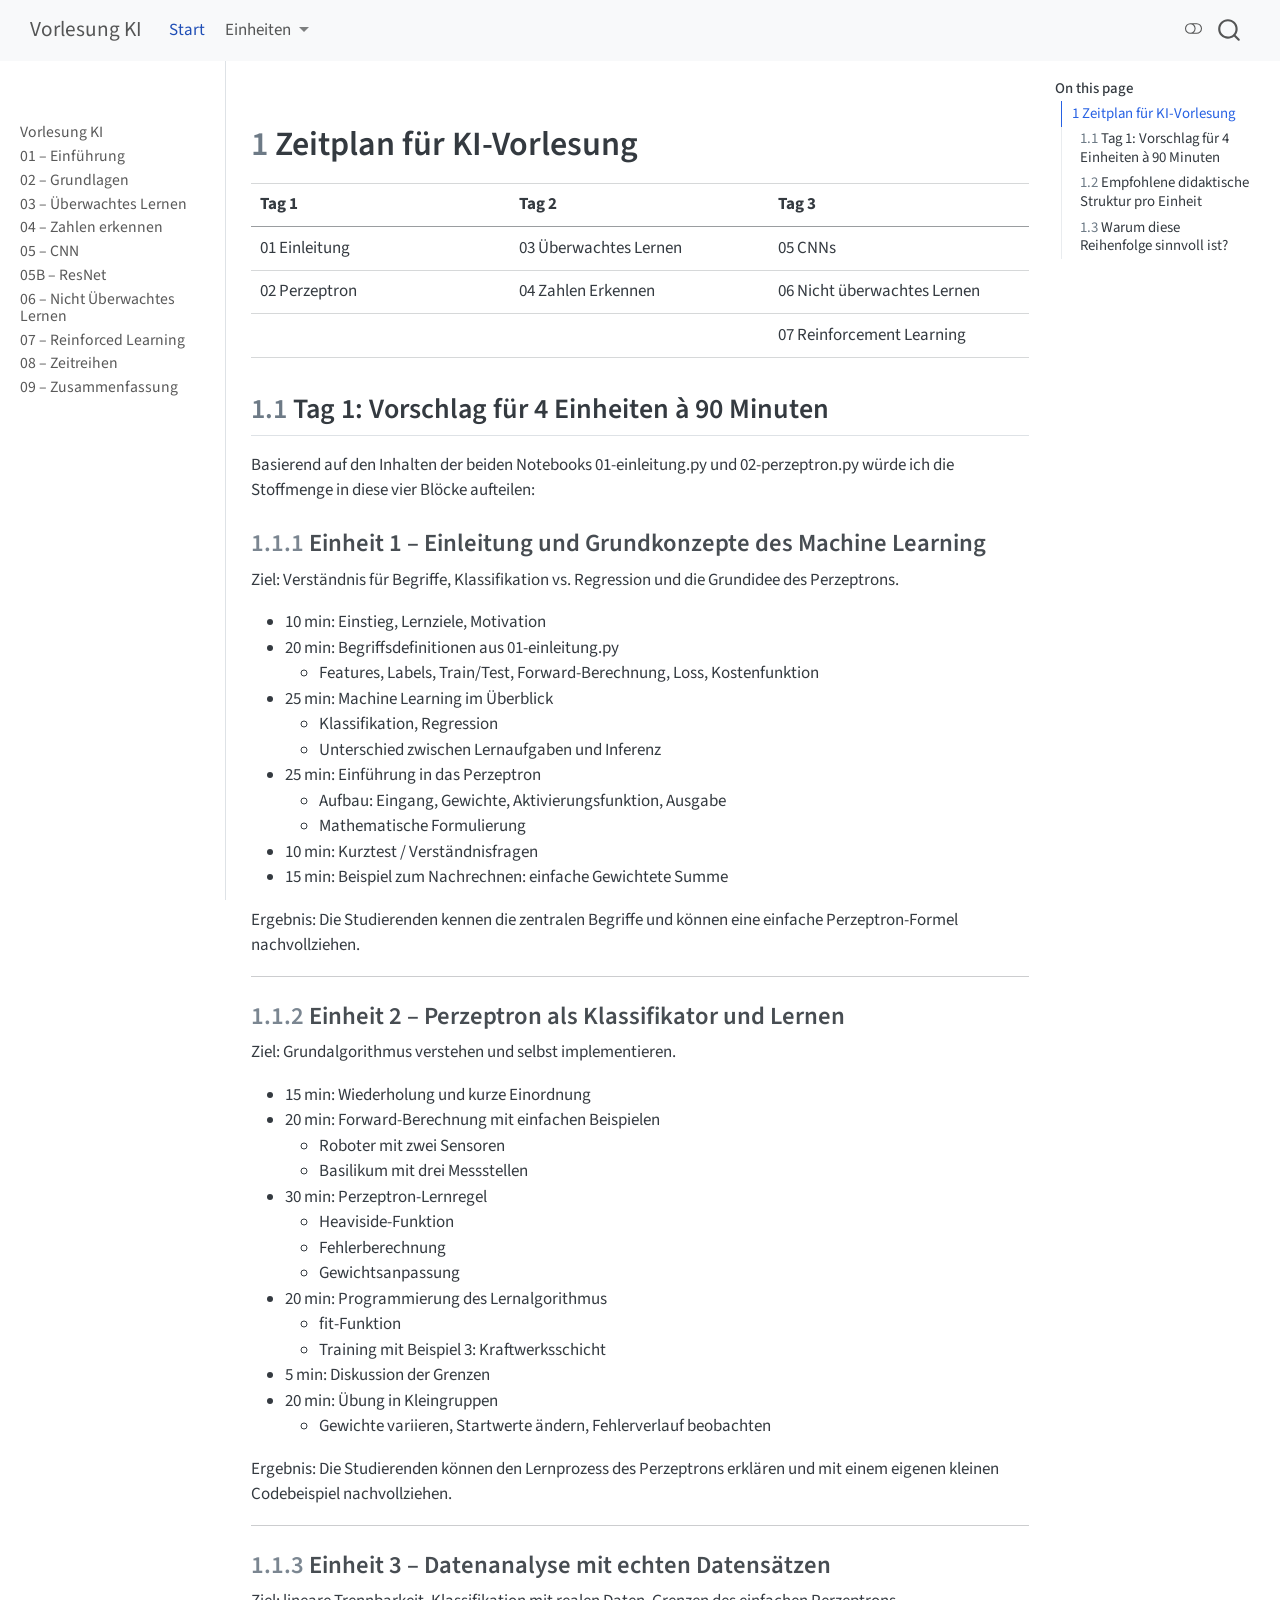
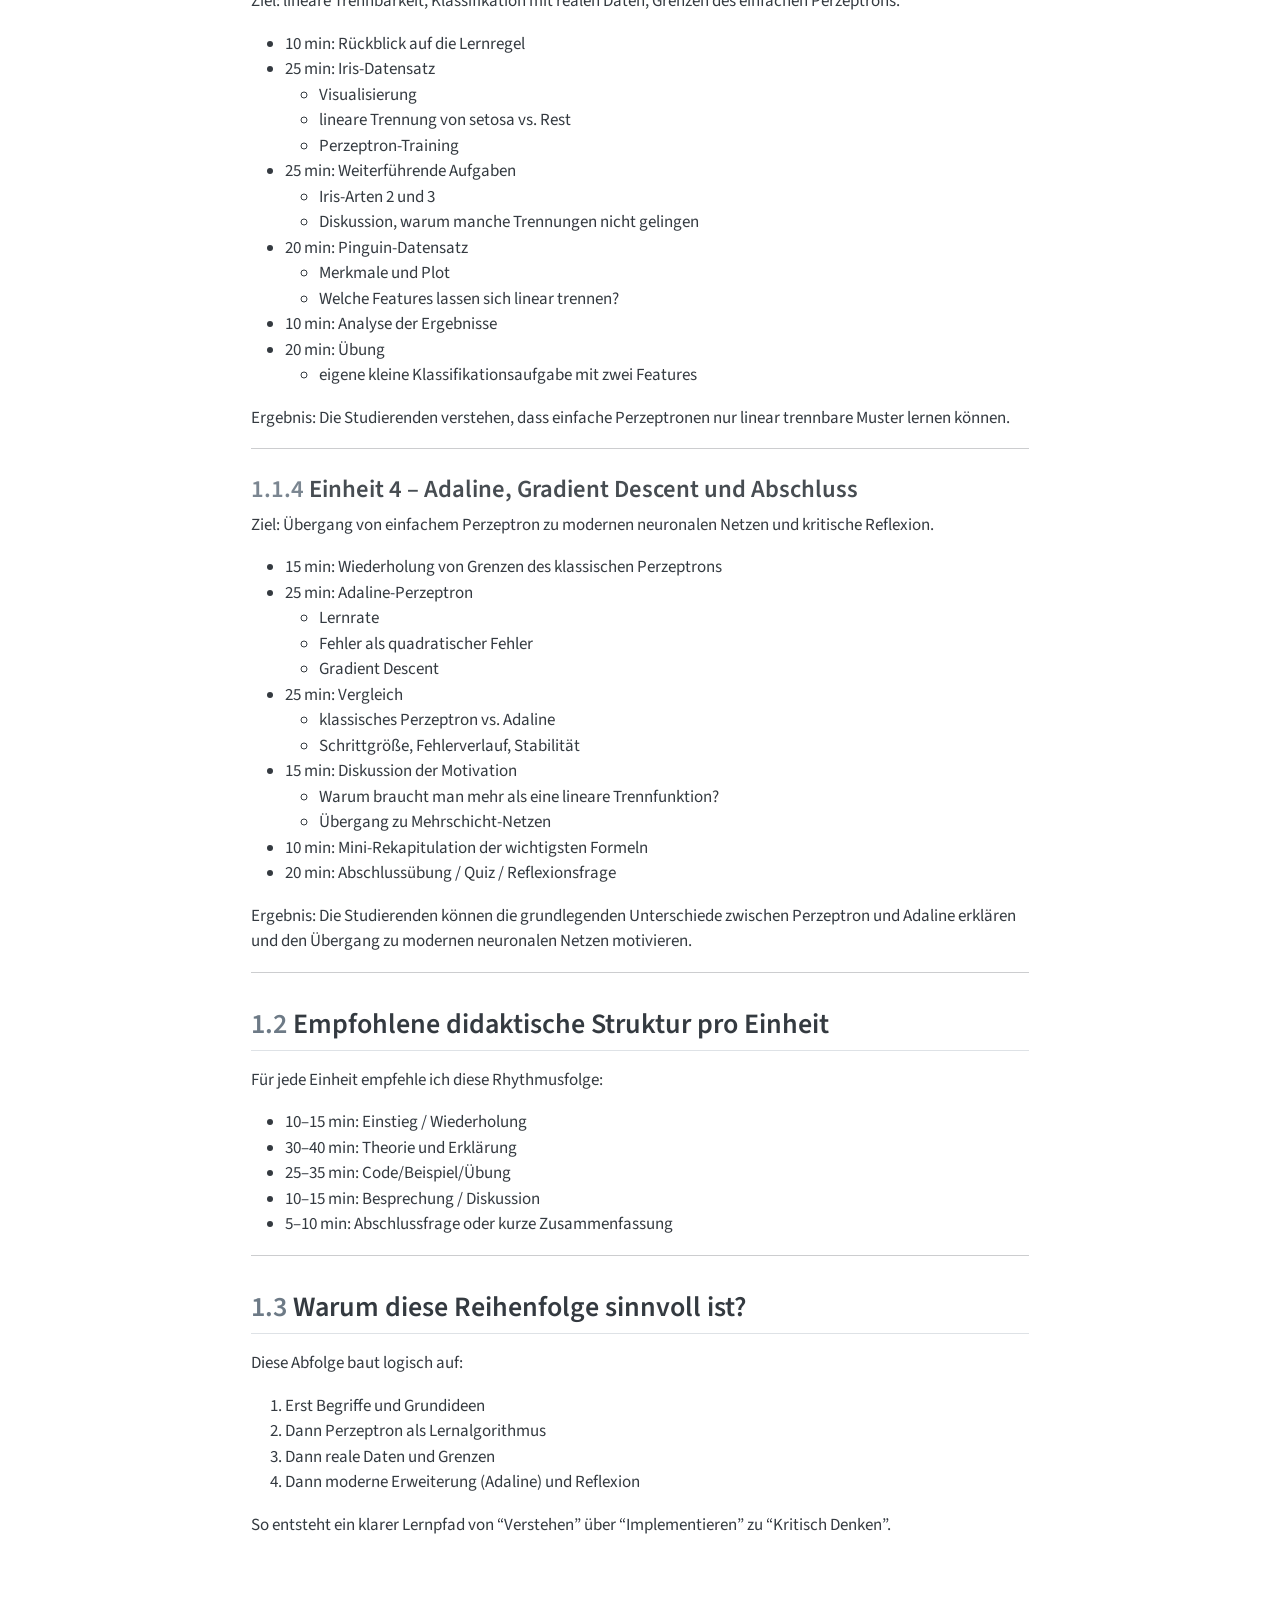
==== docs/schedule.html @ 5879677e "Built site for gh-pages" ====
<!DOCTYPE html>
<html xmlns="http://www.w3.org/1999/xhtml" lang="en" xml:lang="en"><head>

<meta charset="utf-8">
<meta name="generator" content="quarto-1.7.34">

<meta name="viewport" content="width=device-width, initial-scale=1.0, user-scalable=yes">


<title>schedule – Vorlesung KI</title>
<style>
code{white-space: pre-wrap;}
span.smallcaps{font-variant: small-caps;}
div.columns{display: flex; gap: min(4vw, 1.5em);}
div.column{flex: auto; overflow-x: auto;}
div.hanging-indent{margin-left: 1.5em; text-indent: -1.5em;}
ul.task-list{list-style: none;}
ul.task-list li input[type="checkbox"] {
  width: 0.8em;
  margin: 0 0.8em 0.2em -1em; /* quarto-specific, see https://github.com/quarto-dev/quarto-cli/issues/4556 */ 
  vertical-align: middle;
}
</style>


<script src="../site_libs/quarto-nav/quarto-nav.js"></script>
<script src="../site_libs/clipboard/clipboard.min.js"></script>
<script src="../site_libs/quarto-search/autocomplete.umd.js"></script>
<script src="../site_libs/quarto-search/fuse.min.js"></script>
<script src="../site_libs/quarto-search/quarto-search.js"></script>
<meta name="quarto:offset" content="../">
<script src="../site_libs/quarto-html/quarto.js" type="module"></script>
<script src="../site_libs/quarto-html/tabsets/tabsets.js" type="module"></script>
<script src="../site_libs/quarto-html/popper.min.js"></script>
<script src="../site_libs/quarto-html/tippy.umd.min.js"></script>
<script src="../site_libs/quarto-html/anchor.min.js"></script>
<link href="../site_libs/quarto-html/tippy.css" rel="stylesheet">
<link href="../site_libs/quarto-html/quarto-syntax-highlighting-c8ad9e5dbd60b7b70b38521ab19b7da4.css" rel="stylesheet" class="quarto-color-scheme" id="quarto-text-highlighting-styles">
<link href="../site_libs/quarto-html/quarto-syntax-highlighting-dark-befe23ebd2f54d8af2c8a89d1a1611f1.css" rel="stylesheet" class="quarto-color-scheme quarto-color-alternate" id="quarto-text-highlighting-styles">
<link href="../site_libs/quarto-html/quarto-syntax-highlighting-c8ad9e5dbd60b7b70b38521ab19b7da4.css" rel="stylesheet" class="quarto-color-scheme-extra" id="quarto-text-highlighting-styles">
<script src="../site_libs/bootstrap/bootstrap.min.js"></script>
<link href="../site_libs/bootstrap/bootstrap-icons.css" rel="stylesheet">
<link href="../site_libs/bootstrap/bootstrap-1aa49f01253f36e968d0d742ea1053f7.min.css" rel="stylesheet" append-hash="true" class="quarto-color-scheme" id="quarto-bootstrap" data-mode="light">
<link href="../site_libs/bootstrap/bootstrap-dark-d3e56b19467126f3f31cc70e9f4f5c33.min.css" rel="stylesheet" append-hash="true" class="quarto-color-scheme quarto-color-alternate" id="quarto-bootstrap" data-mode="dark">
<link href="../site_libs/bootstrap/bootstrap-1aa49f01253f36e968d0d742ea1053f7.min.css" rel="stylesheet" append-hash="true" class="quarto-color-scheme-extra" id="quarto-bootstrap" data-mode="light">
<script id="quarto-search-options" type="application/json">{
  "location": "navbar",
  "copy-button": false,
  "collapse-after": 3,
  "panel-placement": "end",
  "type": "overlay",
  "limit": 50,
  "keyboard-shortcut": [
    "f",
    "/",
    "s"
  ],
  "show-item-context": false,
  "language": {
    "search-no-results-text": "No results",
    "search-matching-documents-text": "matching documents",
    "search-copy-link-title": "Copy link to search",
    "search-hide-matches-text": "Hide additional matches",
    "search-more-match-text": "more match in this document",
    "search-more-matches-text": "more matches in this document",
    "search-clear-button-title": "Clear",
    "search-text-placeholder": "",
    "search-detached-cancel-button-title": "Cancel",
    "search-submit-button-title": "Submit",
    "search-label": "Search"
  }
}</script>


<link rel="stylesheet" href="../assets/css/styles.scss">
</head>

<body class="nav-sidebar docked nav-fixed quarto-light"><script id="quarto-html-before-body" type="application/javascript">
    const toggleBodyColorMode = (bsSheetEl) => {
      const mode = bsSheetEl.getAttribute("data-mode");
      const bodyEl = window.document.querySelector("body");
      if (mode === "dark") {
        bodyEl.classList.add("quarto-dark");
        bodyEl.classList.remove("quarto-light");
      } else {
        bodyEl.classList.add("quarto-light");
        bodyEl.classList.remove("quarto-dark");
      }
    }
    const toggleBodyColorPrimary = () => {
      const bsSheetEl = window.document.querySelector("link#quarto-bootstrap:not([rel=disabled-stylesheet])");
      if (bsSheetEl) {
        toggleBodyColorMode(bsSheetEl);
      }
    }
    const setColorSchemeToggle = (alternate) => {
      const toggles = window.document.querySelectorAll('.quarto-color-scheme-toggle');
      for (let i=0; i < toggles.length; i++) {
        const toggle = toggles[i];
        if (toggle) {
          if (alternate) {
            toggle.classList.add("alternate");
          } else {
            toggle.classList.remove("alternate");
          }
        }
      }
    };
    const toggleColorMode = (alternate) => {
      // Switch the stylesheets
      const primaryStylesheets = window.document.querySelectorAll('link.quarto-color-scheme:not(.quarto-color-alternate)');
      const alternateStylesheets = window.document.querySelectorAll('link.quarto-color-scheme.quarto-color-alternate');
      manageTransitions('#quarto-margin-sidebar .nav-link', false);
      if (alternate) {
        // note: dark is layered on light, we don't disable primary!
        enableStylesheet(alternateStylesheets);
        for (const sheetNode of alternateStylesheets) {
          if (sheetNode.id === "quarto-bootstrap") {
            toggleBodyColorMode(sheetNode);
          }
        }
      } else {
        disableStylesheet(alternateStylesheets);
        enableStylesheet(primaryStylesheets)
        toggleBodyColorPrimary();
      }
      manageTransitions('#quarto-margin-sidebar .nav-link', true);
      // Switch the toggles
      setColorSchemeToggle(alternate)
      // Hack to workaround the fact that safari doesn't
      // properly recolor the scrollbar when toggling (#1455)
      if (navigator.userAgent.indexOf('Safari') > 0 && navigator.userAgent.indexOf('Chrome') == -1) {
        manageTransitions("body", false);
        window.scrollTo(0, 1);
        setTimeout(() => {
          window.scrollTo(0, 0);
          manageTransitions("body", true);
        }, 40);
      }
    }
    const disableStylesheet = (stylesheets) => {
      for (let i=0; i < stylesheets.length; i++) {
        const stylesheet = stylesheets[i];
        stylesheet.rel = 'disabled-stylesheet';
      }
    }
    const enableStylesheet = (stylesheets) => {
      for (let i=0; i < stylesheets.length; i++) {
        const stylesheet = stylesheets[i];
        if(stylesheet.rel !== 'stylesheet') { // for Chrome, which will still FOUC without this check
          stylesheet.rel = 'stylesheet';
        }
      }
    }
    const manageTransitions = (selector, allowTransitions) => {
      const els = window.document.querySelectorAll(selector);
      for (let i=0; i < els.length; i++) {
        const el = els[i];
        if (allowTransitions) {
          el.classList.remove('notransition');
        } else {
          el.classList.add('notransition');
        }
      }
    }
    const isFileUrl = () => {
      return window.location.protocol === 'file:';
    }
    const hasAlternateSentinel = () => {
      let styleSentinel = getColorSchemeSentinel();
      if (styleSentinel !== null) {
        return styleSentinel === "alternate";
      } else {
        return false;
      }
    }
    const setStyleSentinel = (alternate) => {
      const value = alternate ? "alternate" : "default";
      if (!isFileUrl()) {
        window.localStorage.setItem("quarto-color-scheme", value);
      } else {
        localAlternateSentinel = value;
      }
    }
    const getColorSchemeSentinel = () => {
      if (!isFileUrl()) {
        const storageValue = window.localStorage.getItem("quarto-color-scheme");
        return storageValue != null ? storageValue : localAlternateSentinel;
      } else {
        return localAlternateSentinel;
      }
    }
    const toggleGiscusIfUsed = (isAlternate, darkModeDefault) => {
      const baseTheme = document.querySelector('#giscus-base-theme')?.value ?? 'light';
      const alternateTheme = document.querySelector('#giscus-alt-theme')?.value ?? 'dark';
      let newTheme = '';
      if(authorPrefersDark) {
        newTheme = isAlternate ? baseTheme : alternateTheme;
      } else {
        newTheme = isAlternate ? alternateTheme : baseTheme;
      }
      const changeGiscusTheme = () => {
        // From: https://github.com/giscus/giscus/issues/336
        const sendMessage = (message) => {
          const iframe = document.querySelector('iframe.giscus-frame');
          if (!iframe) return;
          iframe.contentWindow.postMessage({ giscus: message }, 'https://giscus.app');
        }
        sendMessage({
          setConfig: {
            theme: newTheme
          }
        });
      }
      const isGiscussLoaded = window.document.querySelector('iframe.giscus-frame') !== null;
      if (isGiscussLoaded) {
        changeGiscusTheme();
      }
    };
    const authorPrefersDark = false;
    const darkModeDefault = authorPrefersDark;
      document.querySelector('link#quarto-text-highlighting-styles.quarto-color-scheme-extra').rel = 'disabled-stylesheet';
      document.querySelector('link#quarto-bootstrap.quarto-color-scheme-extra').rel = 'disabled-stylesheet';
    let localAlternateSentinel = darkModeDefault ? 'alternate' : 'default';
    // Dark / light mode switch
    window.quartoToggleColorScheme = () => {
      // Read the current dark / light value
      let toAlternate = !hasAlternateSentinel();
      toggleColorMode(toAlternate);
      setStyleSentinel(toAlternate);
      toggleGiscusIfUsed(toAlternate, darkModeDefault);
      window.dispatchEvent(new Event('resize'));
    };
    // Switch to dark mode if need be
    if (hasAlternateSentinel()) {
      toggleColorMode(true);
    } else {
      toggleColorMode(false);
    }
  </script>

<div id="quarto-search-results"></div>
  <header id="quarto-header" class="headroom fixed-top">
    <nav class="navbar navbar-expand-lg " data-bs-theme="dark">
      <div class="navbar-container container-fluid">
      <div class="navbar-brand-container mx-auto">
    <a class="navbar-brand" href="../index.html">
    <span class="navbar-title">Vorlesung KI</span>
    </a>
  </div>
            <div id="quarto-search" class="" title="Search"></div>
          <button class="navbar-toggler" type="button" data-bs-toggle="collapse" data-bs-target="#navbarCollapse" aria-controls="navbarCollapse" role="menu" aria-expanded="false" aria-label="Toggle navigation" onclick="if (window.quartoToggleHeadroom) { window.quartoToggleHeadroom(); }">
  <span class="navbar-toggler-icon"></span>
</button>
          <div class="collapse navbar-collapse" id="navbarCollapse">
            <ul class="navbar-nav navbar-nav-scroll me-auto">
  <li class="nav-item">
    <a class="nav-link active" href="../index.html" aria-current="page"> 
<span class="menu-text">Start</span></a>
  </li>  
  <li class="nav-item dropdown ">
    <a class="nav-link dropdown-toggle" href="#" id="nav-menu-einheiten" role="link" data-bs-toggle="dropdown" aria-expanded="false">
 <span class="menu-text">Einheiten</span>
    </a>
    <ul class="dropdown-menu" aria-labelledby="nav-menu-einheiten">    
        <li>
    <a class="dropdown-item" href="../notebooks/01-einleitung.html">
 <span class="dropdown-text">01 – Einführung</span></a>
  </li>  
        <li>
    <a class="dropdown-item" href="../notebooks/02-perzeptron.html">
 <span class="dropdown-text">02 – Grundlagen</span></a>
  </li>  
        <li>
    <a class="dropdown-item" href="../notebooks/03-ueberwachtes_lernen.html">
 <span class="dropdown-text">03 – Überwachtes Lernen</span></a>
  </li>  
        <li>
    <a class="dropdown-item" href="../notebooks/04-zahlen_erkennen.html">
 <span class="dropdown-text">04 – Zahlen erkennen</span></a>
  </li>  
        <li>
    <a class="dropdown-item" href="../notebooks/05-cnn.html">
 <span class="dropdown-text">05 – CNN</span></a>
  </li>  
        <li>
    <a class="dropdown-item" href="../notebooks/05B-resnet.html">
 <span class="dropdown-text">05B – ResNet</span></a>
  </li>  
        <li>
    <a class="dropdown-item" href="../notebooks/06-nicht_ueberwachtes_lernen.html">
 <span class="dropdown-text">06 – Nicht Überwachtes Lernen</span></a>
  </li>  
        <li>
    <a class="dropdown-item" href="../notebooks/07-reinforced_learning.html">
 <span class="dropdown-text">07 – Reinforced Learning</span></a>
  </li>  
        <li>
    <a class="dropdown-item" href="../notebooks/08-zeitreihen.html">
 <span class="dropdown-text">08 – Zeitreihen</span></a>
  </li>  
        <li>
    <a class="dropdown-item" href="../notebooks/09-zusammenfassung.html">
 <span class="dropdown-text">09 – Zusammenfassung</span></a>
  </li>  
    </ul>
  </li>
</ul>
          </div> <!-- /navcollapse -->
            <div class="quarto-navbar-tools">
  <a href="" class="quarto-color-scheme-toggle quarto-navigation-tool  px-1" onclick="window.quartoToggleColorScheme(); return false;" title="Toggle dark mode"><i class="bi"></i></a>
</div>
      </div> <!-- /container-fluid -->
    </nav>
  <nav class="quarto-secondary-nav">
    <div class="container-fluid d-flex">
      <button type="button" class="quarto-btn-toggle btn" data-bs-toggle="collapse" role="button" data-bs-target=".quarto-sidebar-collapse-item" aria-controls="quarto-sidebar" aria-expanded="false" aria-label="Toggle sidebar navigation" onclick="if (window.quartoToggleHeadroom) { window.quartoToggleHeadroom(); }">
        <i class="bi bi-layout-text-sidebar-reverse"></i>
      </button>
        <nav class="quarto-page-breadcrumbs" aria-label="breadcrumb"><ol class="breadcrumb"></ol></nav>
        <a class="flex-grow-1" role="navigation" data-bs-toggle="collapse" data-bs-target=".quarto-sidebar-collapse-item" aria-controls="quarto-sidebar" aria-expanded="false" aria-label="Toggle sidebar navigation" onclick="if (window.quartoToggleHeadroom) { window.quartoToggleHeadroom(); }">      
        </a>
      <button type="button" class="btn quarto-search-button" aria-label="Search" onclick="window.quartoOpenSearch();">
        <i class="bi bi-search"></i>
      </button>
    </div>
  </nav>
</header>
<!-- content -->
<div id="quarto-content" class="quarto-container page-columns page-rows-contents page-layout-article page-navbar">
<!-- sidebar -->
  <nav id="quarto-sidebar" class="sidebar collapse collapse-horizontal quarto-sidebar-collapse-item sidebar-navigation docked overflow-auto">
        <div class="mt-2 flex-shrink-0 align-items-center">
        <div class="sidebar-search">
        <div id="quarto-search" class="" title="Search"></div>
        </div>
        </div>
    <div class="sidebar-menu-container"> 
    <ul class="list-unstyled mt-1">
        <li class="sidebar-item">
  <div class="sidebar-item-container"> 
  <a href="../index.html" class="sidebar-item-text sidebar-link">
 <span class="menu-text">Vorlesung KI</span></a>
  </div>
</li>
        <li class="sidebar-item">
  <div class="sidebar-item-container"> 
  <a href="../notebooks/01-einleitung.html" class="sidebar-item-text sidebar-link">
 <span class="menu-text">01 – Einführung</span></a>
  </div>
</li>
        <li class="sidebar-item">
  <div class="sidebar-item-container"> 
  <a href="../notebooks/02-perzeptron.html" class="sidebar-item-text sidebar-link">
 <span class="menu-text">02 – Grundlagen</span></a>
  </div>
</li>
        <li class="sidebar-item">
  <div class="sidebar-item-container"> 
  <a href="../notebooks/03-ueberwachtes_lernen.html" class="sidebar-item-text sidebar-link">
 <span class="menu-text">03 – Überwachtes Lernen</span></a>
  </div>
</li>
        <li class="sidebar-item">
  <div class="sidebar-item-container"> 
  <a href="../notebooks/04-zahlen_erkennen.html" class="sidebar-item-text sidebar-link">
 <span class="menu-text">04 – Zahlen erkennen</span></a>
  </div>
</li>
        <li class="sidebar-item">
  <div class="sidebar-item-container"> 
  <a href="../notebooks/05-cnn.html" class="sidebar-item-text sidebar-link">
 <span class="menu-text">05 – CNN</span></a>
  </div>
</li>
        <li class="sidebar-item">
  <div class="sidebar-item-container"> 
  <a href="../notebooks/05B-resnet.html" class="sidebar-item-text sidebar-link">
 <span class="menu-text">05B – ResNet</span></a>
  </div>
</li>
        <li class="sidebar-item">
  <div class="sidebar-item-container"> 
  <a href="../notebooks/06-nicht_ueberwachtes_lernen.html" class="sidebar-item-text sidebar-link">
 <span class="menu-text">06 – Nicht Überwachtes Lernen</span></a>
  </div>
</li>
        <li class="sidebar-item">
  <div class="sidebar-item-container"> 
  <a href="../notebooks/07-reinforced_learning.html" class="sidebar-item-text sidebar-link">
 <span class="menu-text">07 – Reinforced Learning</span></a>
  </div>
</li>
        <li class="sidebar-item">
  <div class="sidebar-item-container"> 
  <a href="../notebooks/08-zeitreihen.html" class="sidebar-item-text sidebar-link">
 <span class="menu-text">08 – Zeitreihen</span></a>
  </div>
</li>
        <li class="sidebar-item">
  <div class="sidebar-item-container"> 
  <a href="../notebooks/09-zusammenfassung.html" class="sidebar-item-text sidebar-link">
 <span class="menu-text">09 – Zusammenfassung</span></a>
  </div>
</li>
    </ul>
    </div>
</nav>
<div id="quarto-sidebar-glass" class="quarto-sidebar-collapse-item" data-bs-toggle="collapse" data-bs-target=".quarto-sidebar-collapse-item"></div>
<!-- margin-sidebar -->
    <div id="quarto-margin-sidebar" class="sidebar margin-sidebar">
        <nav id="TOC" role="doc-toc" class="toc-active">
    <h2 id="toc-title">On this page</h2>
   
  <ul>
  <li><a href="#zeitplan-für-ki-vorlesung" id="toc-zeitplan-für-ki-vorlesung" class="nav-link active" data-scroll-target="#zeitplan-für-ki-vorlesung"><span class="header-section-number">1</span> Zeitplan für KI-Vorlesung</a>
  <ul class="collapse">
  <li><a href="#tag-1-vorschlag-für-4-einheiten-à-90-minuten" id="toc-tag-1-vorschlag-für-4-einheiten-à-90-minuten" class="nav-link" data-scroll-target="#tag-1-vorschlag-für-4-einheiten-à-90-minuten"><span class="header-section-number">1.1</span> Tag 1: Vorschlag für 4 Einheiten à 90 Minuten</a>
  <ul class="collapse">
  <li><a href="#einheit-1-einleitung-und-grundkonzepte-des-machine-learning" id="toc-einheit-1-einleitung-und-grundkonzepte-des-machine-learning" class="nav-link" data-scroll-target="#einheit-1-einleitung-und-grundkonzepte-des-machine-learning"><span class="header-section-number">1.1.1</span> Einheit 1 – Einleitung und Grundkonzepte des Machine Learning</a></li>
  <li><a href="#einheit-2-perzeptron-als-klassifikator-und-lernen" id="toc-einheit-2-perzeptron-als-klassifikator-und-lernen" class="nav-link" data-scroll-target="#einheit-2-perzeptron-als-klassifikator-und-lernen"><span class="header-section-number">1.1.2</span> Einheit 2 – Perzeptron als Klassifikator und Lernen</a></li>
  <li><a href="#einheit-3-datenanalyse-mit-echten-datensätzen" id="toc-einheit-3-datenanalyse-mit-echten-datensätzen" class="nav-link" data-scroll-target="#einheit-3-datenanalyse-mit-echten-datensätzen"><span class="header-section-number">1.1.3</span> Einheit 3 – Datenanalyse mit echten Datensätzen</a></li>
  <li><a href="#einheit-4-adaline-gradient-descent-und-abschluss" id="toc-einheit-4-adaline-gradient-descent-und-abschluss" class="nav-link" data-scroll-target="#einheit-4-adaline-gradient-descent-und-abschluss"><span class="header-section-number">1.1.4</span> Einheit 4 – Adaline, Gradient Descent und Abschluss</a></li>
  </ul></li>
  <li><a href="#empfohlene-didaktische-struktur-pro-einheit" id="toc-empfohlene-didaktische-struktur-pro-einheit" class="nav-link" data-scroll-target="#empfohlene-didaktische-struktur-pro-einheit"><span class="header-section-number">1.2</span> Empfohlene didaktische Struktur pro Einheit</a></li>
  <li><a href="#warum-diese-reihenfolge-sinnvoll-ist" id="toc-warum-diese-reihenfolge-sinnvoll-ist" class="nav-link" data-scroll-target="#warum-diese-reihenfolge-sinnvoll-ist"><span class="header-section-number">1.3</span> Warum diese Reihenfolge sinnvoll ist?</a></li>
  </ul></li>
  </ul>
</nav>
    </div>
<!-- main -->
<main class="content" id="quarto-document-content"><header id="title-block-header" class="quarto-title-block"></header>





<section id="zeitplan-für-ki-vorlesung" class="level1" data-number="1">
<h1 data-number="1"><span class="header-section-number">1</span> Zeitplan für KI-Vorlesung</h1>
<table class="caption-top table">
<colgroup>
<col style="width: 33%">
<col style="width: 33%">
<col style="width: 33%">
</colgroup>
<thead>
<tr class="header">
<th style="text-align: left;">Tag 1</th>
<th style="text-align: left;">Tag 2</th>
<th style="text-align: left;">Tag 3</th>
</tr>
</thead>
<tbody>
<tr class="odd">
<td style="text-align: left;">01 Einleitung</td>
<td style="text-align: left;">03 Überwachtes Lernen</td>
<td style="text-align: left;">05 CNNs</td>
</tr>
<tr class="even">
<td style="text-align: left;">02 Perzeptron</td>
<td style="text-align: left;">04 Zahlen Erkennen</td>
<td style="text-align: left;">06 Nicht überwachtes Lernen</td>
</tr>
<tr class="odd">
<td style="text-align: left;"></td>
<td style="text-align: left;"></td>
<td style="text-align: left;">07 Reinforcement Learning</td>
</tr>
</tbody>
</table>
<section id="tag-1-vorschlag-für-4-einheiten-à-90-minuten" class="level2" data-number="1.1">
<h2 data-number="1.1" class="anchored" data-anchor-id="tag-1-vorschlag-für-4-einheiten-à-90-minuten"><span class="header-section-number">1.1</span> Tag 1: Vorschlag für 4 Einheiten à 90 Minuten</h2>
<p>Basierend auf den Inhalten der beiden Notebooks 01-einleitung.py und 02-perzeptron.py würde ich die Stoffmenge in diese vier Blöcke aufteilen:</p>
<section id="einheit-1-einleitung-und-grundkonzepte-des-machine-learning" class="level3" data-number="1.1.1">
<h3 data-number="1.1.1" class="anchored" data-anchor-id="einheit-1-einleitung-und-grundkonzepte-des-machine-learning"><span class="header-section-number">1.1.1</span> Einheit 1 – Einleitung und Grundkonzepte des Machine Learning</h3>
<p>Ziel: Verständnis für Begriffe, Klassifikation vs.&nbsp;Regression und die Grundidee des Perzeptrons.</p>
<ul>
<li>10 min: Einstieg, Lernziele, Motivation</li>
<li>20 min: Begriffsdefinitionen aus 01-einleitung.py
<ul>
<li>Features, Labels, Train/Test, Forward-Berechnung, Loss, Kostenfunktion</li>
</ul></li>
<li>25 min: Machine Learning im Überblick
<ul>
<li>Klassifikation, Regression</li>
<li>Unterschied zwischen Lernaufgaben und Inferenz</li>
</ul></li>
<li>25 min: Einführung in das Perzeptron
<ul>
<li>Aufbau: Eingang, Gewichte, Aktivierungsfunktion, Ausgabe</li>
<li>Mathematische Formulierung</li>
</ul></li>
<li>10 min: Kurztest / Verständnisfragen</li>
<li>15 min: Beispiel zum Nachrechnen: einfache Gewichtete Summe</li>
</ul>
<p>Ergebnis: Die Studierenden kennen die zentralen Begriffe und können eine einfache Perzeptron-Formel nachvollziehen.</p>
<hr>
</section>
<section id="einheit-2-perzeptron-als-klassifikator-und-lernen" class="level3" data-number="1.1.2">
<h3 data-number="1.1.2" class="anchored" data-anchor-id="einheit-2-perzeptron-als-klassifikator-und-lernen"><span class="header-section-number">1.1.2</span> Einheit 2 – Perzeptron als Klassifikator und Lernen</h3>
<p>Ziel: Grundalgorithmus verstehen und selbst implementieren.</p>
<ul>
<li>15 min: Wiederholung und kurze Einordnung</li>
<li>20 min: Forward-Berechnung mit einfachen Beispielen
<ul>
<li>Roboter mit zwei Sensoren</li>
<li>Basilikum mit drei Messstellen</li>
</ul></li>
<li>30 min: Perzeptron-Lernregel
<ul>
<li>Heaviside-Funktion</li>
<li>Fehlerberechnung</li>
<li>Gewichtsanpassung</li>
</ul></li>
<li>20 min: Programmierung des Lernalgorithmus
<ul>
<li>fit-Funktion</li>
<li>Training mit Beispiel 3: Kraftwerksschicht</li>
</ul></li>
<li>5 min: Diskussion der Grenzen</li>
<li>20 min: Übung in Kleingruppen
<ul>
<li>Gewichte variieren, Startwerte ändern, Fehlerverlauf beobachten</li>
</ul></li>
</ul>
<p>Ergebnis: Die Studierenden können den Lernprozess des Perzeptrons erklären und mit einem eigenen kleinen Codebeispiel nachvollziehen.</p>
<hr>
</section>
<section id="einheit-3-datenanalyse-mit-echten-datensätzen" class="level3" data-number="1.1.3">
<h3 data-number="1.1.3" class="anchored" data-anchor-id="einheit-3-datenanalyse-mit-echten-datensätzen"><span class="header-section-number">1.1.3</span> Einheit 3 – Datenanalyse mit echten Datensätzen</h3>
<p>Ziel: lineare Trennbarkeit, Klassifikation mit realen Daten, Grenzen des einfachen Perzeptrons.</p>
<ul>
<li>10 min: Rückblick auf die Lernregel</li>
<li>25 min: Iris-Datensatz
<ul>
<li>Visualisierung</li>
<li>lineare Trennung von setosa vs.&nbsp;Rest</li>
<li>Perzeptron-Training</li>
</ul></li>
<li>25 min: Weiterführende Aufgaben
<ul>
<li>Iris-Arten 2 und 3</li>
<li>Diskussion, warum manche Trennungen nicht gelingen</li>
</ul></li>
<li>20 min: Pinguin-Datensatz
<ul>
<li>Merkmale und Plot</li>
<li>Welche Features lassen sich linear trennen?</li>
</ul></li>
<li>10 min: Analyse der Ergebnisse</li>
<li>20 min: Übung
<ul>
<li>eigene kleine Klassifikationsaufgabe mit zwei Features</li>
</ul></li>
</ul>
<p>Ergebnis: Die Studierenden verstehen, dass einfache Perzeptronen nur linear trennbare Muster lernen können.</p>
<hr>
</section>
<section id="einheit-4-adaline-gradient-descent-und-abschluss" class="level3" data-number="1.1.4">
<h3 data-number="1.1.4" class="anchored" data-anchor-id="einheit-4-adaline-gradient-descent-und-abschluss"><span class="header-section-number">1.1.4</span> Einheit 4 – Adaline, Gradient Descent und Abschluss</h3>
<p>Ziel: Übergang von einfachem Perzeptron zu modernen neuronalen Netzen und kritische Reflexion.</p>
<ul>
<li>15 min: Wiederholung von Grenzen des klassischen Perzeptrons</li>
<li>25 min: Adaline-Perzeptron
<ul>
<li>Lernrate</li>
<li>Fehler als quadratischer Fehler</li>
<li>Gradient Descent</li>
</ul></li>
<li>25 min: Vergleich
<ul>
<li>klassisches Perzeptron vs.&nbsp;Adaline</li>
<li>Schrittgröße, Fehlerverlauf, Stabilität</li>
</ul></li>
<li>15 min: Diskussion der Motivation
<ul>
<li>Warum braucht man mehr als eine lineare Trennfunktion?</li>
<li>Übergang zu Mehrschicht-Netzen</li>
</ul></li>
<li>10 min: Mini-Rekapitulation der wichtigsten Formeln</li>
<li>20 min: Abschlussübung / Quiz / Reflexionsfrage</li>
</ul>
<p>Ergebnis: Die Studierenden können die grundlegenden Unterschiede zwischen Perzeptron und Adaline erklären und den Übergang zu modernen neuronalen Netzen motivieren.</p>
<hr>
</section>
</section>
<section id="empfohlene-didaktische-struktur-pro-einheit" class="level2" data-number="1.2">
<h2 data-number="1.2" class="anchored" data-anchor-id="empfohlene-didaktische-struktur-pro-einheit"><span class="header-section-number">1.2</span> Empfohlene didaktische Struktur pro Einheit</h2>
<p>Für jede Einheit empfehle ich diese Rhythmusfolge:</p>
<ul>
<li>10–15 min: Einstieg / Wiederholung</li>
<li>30–40 min: Theorie und Erklärung</li>
<li>25–35 min: Code/Beispiel/Übung</li>
<li>10–15 min: Besprechung / Diskussion</li>
<li>5–10 min: Abschlussfrage oder kurze Zusammenfassung</li>
</ul>
<hr>
</section>
<section id="warum-diese-reihenfolge-sinnvoll-ist" class="level2" data-number="1.3">
<h2 data-number="1.3" class="anchored" data-anchor-id="warum-diese-reihenfolge-sinnvoll-ist"><span class="header-section-number">1.3</span> Warum diese Reihenfolge sinnvoll ist?</h2>
<p>Diese Abfolge baut logisch auf:</p>
<ol type="1">
<li>Erst Begriffe und Grundideen</li>
<li>Dann Perzeptron als Lernalgorithmus</li>
<li>Dann reale Daten und Grenzen</li>
<li>Dann moderne Erweiterung (Adaline) und Reflexion</li>
</ol>
<p>So entsteht ein klarer Lernpfad von “Verstehen” über “Implementieren” zu “Kritisch Denken”.</p>


</section>
</section>

</main> <!-- /main -->
<script id="quarto-html-after-body" type="application/javascript">
  window.document.addEventListener("DOMContentLoaded", function (event) {
    // Ensure there is a toggle, if there isn't float one in the top right
    if (window.document.querySelector('.quarto-color-scheme-toggle') === null) {
      const a = window.document.createElement('a');
      a.classList.add('top-right');
      a.classList.add('quarto-color-scheme-toggle');
      a.href = "";
      a.onclick = function() { try { window.quartoToggleColorScheme(); } catch {} return false; };
      const i = window.document.createElement("i");
      i.classList.add('bi');
      a.appendChild(i);
      window.document.body.appendChild(a);
    }
    setColorSchemeToggle(hasAlternateSentinel())
    const icon = "";
    const anchorJS = new window.AnchorJS();
    anchorJS.options = {
      placement: 'right',
      icon: icon
    };
    anchorJS.add('.anchored');
    const isCodeAnnotation = (el) => {
      for (const clz of el.classList) {
        if (clz.startsWith('code-annotation-')) {                     
          return true;
        }
      }
      return false;
    }
    const onCopySuccess = function(e) {
      // button target
      const button = e.trigger;
      // don't keep focus
      button.blur();
      // flash "checked"
      button.classList.add('code-copy-button-checked');
      var currentTitle = button.getAttribute("title");
      button.setAttribute("title", "Copied!");
      let tooltip;
      if (window.bootstrap) {
        button.setAttribute("data-bs-toggle", "tooltip");
        button.setAttribute("data-bs-placement", "left");
        button.setAttribute("data-bs-title", "Copied!");
        tooltip = new bootstrap.Tooltip(button, 
          { trigger: "manual", 
            customClass: "code-copy-button-tooltip",
            offset: [0, -8]});
        tooltip.show();    
      }
      setTimeout(function() {
        if (tooltip) {
          tooltip.hide();
          button.removeAttribute("data-bs-title");
          button.removeAttribute("data-bs-toggle");
          button.removeAttribute("data-bs-placement");
        }
        button.setAttribute("title", currentTitle);
        button.classList.remove('code-copy-button-checked');
      }, 1000);
      // clear code selection
      e.clearSelection();
    }
    const getTextToCopy = function(trigger) {
        const codeEl = trigger.previousElementSibling.cloneNode(true);
        for (const childEl of codeEl.children) {
          if (isCodeAnnotation(childEl)) {
            childEl.remove();
          }
        }
        return codeEl.innerText;
    }
    const clipboard = new window.ClipboardJS('.code-copy-button:not([data-in-quarto-modal])', {
      text: getTextToCopy
    });
    clipboard.on('success', onCopySuccess);
    if (window.document.getElementById('quarto-embedded-source-code-modal')) {
      const clipboardModal = new window.ClipboardJS('.code-copy-button[data-in-quarto-modal]', {
        text: getTextToCopy,
        container: window.document.getElementById('quarto-embedded-source-code-modal')
      });
      clipboardModal.on('success', onCopySuccess);
    }
      var localhostRegex = new RegExp(/^(?:http|https):\/\/localhost\:?[0-9]*\//);
      var mailtoRegex = new RegExp(/^mailto:/);
        var filterRegex = new RegExp("https:\/\/ArnoldIntelligence\.github\.io\/KI-Vorlesung\/");
      var isInternal = (href) => {
          return filterRegex.test(href) || localhostRegex.test(href) || mailtoRegex.test(href);
      }
      // Inspect non-navigation links and adorn them if external
     var links = window.document.querySelectorAll('a[href]:not(.nav-link):not(.navbar-brand):not(.toc-action):not(.sidebar-link):not(.sidebar-item-toggle):not(.pagination-link):not(.no-external):not([aria-hidden]):not(.dropdown-item):not(.quarto-navigation-tool):not(.about-link)');
      for (var i=0; i<links.length; i++) {
        const link = links[i];
        if (!isInternal(link.href)) {
          // undo the damage that might have been done by quarto-nav.js in the case of
          // links that we want to consider external
          if (link.dataset.originalHref !== undefined) {
            link.href = link.dataset.originalHref;
          }
        }
      }
    function tippyHover(el, contentFn, onTriggerFn, onUntriggerFn) {
      const config = {
        allowHTML: true,
        maxWidth: 500,
        delay: 100,
        arrow: false,
        appendTo: function(el) {
            return el.parentElement;
        },
        interactive: true,
        interactiveBorder: 10,
        theme: 'quarto',
        placement: 'bottom-start',
      };
      if (contentFn) {
        config.content = contentFn;
      }
      if (onTriggerFn) {
        config.onTrigger = onTriggerFn;
      }
      if (onUntriggerFn) {
        config.onUntrigger = onUntriggerFn;
      }
      window.tippy(el, config); 
    }
    const noterefs = window.document.querySelectorAll('a[role="doc-noteref"]');
    for (var i=0; i<noterefs.length; i++) {
      const ref = noterefs[i];
      tippyHover(ref, function() {
        // use id or data attribute instead here
        let href = ref.getAttribute('data-footnote-href') || ref.getAttribute('href');
        try { href = new URL(href).hash; } catch {}
        const id = href.replace(/^#\/?/, "");
        const note = window.document.getElementById(id);
        if (note) {
          return note.innerHTML;
        } else {
          return "";
        }
      });
    }
    const xrefs = window.document.querySelectorAll('a.quarto-xref');
    const processXRef = (id, note) => {
      // Strip column container classes
      const stripColumnClz = (el) => {
        el.classList.remove("page-full", "page-columns");
        if (el.children) {
          for (const child of el.children) {
            stripColumnClz(child);
          }
        }
      }
      stripColumnClz(note)
      if (id === null || id.startsWith('sec-')) {
        // Special case sections, only their first couple elements
        const container = document.createElement("div");
        if (note.children && note.children.length > 2) {
          container.appendChild(note.children[0].cloneNode(true));
          for (let i = 1; i < note.children.length; i++) {
            const child = note.children[i];
            if (child.tagName === "P" && child.innerText === "") {
              continue;
            } else {
              container.appendChild(child.cloneNode(true));
              break;
            }
          }
          if (window.Quarto?.typesetMath) {
            window.Quarto.typesetMath(container);
          }
          return container.innerHTML
        } else {
          if (window.Quarto?.typesetMath) {
            window.Quarto.typesetMath(note);
          }
          return note.innerHTML;
        }
      } else {
        // Remove any anchor links if they are present
        const anchorLink = note.querySelector('a.anchorjs-link');
        if (anchorLink) {
          anchorLink.remove();
        }
        if (window.Quarto?.typesetMath) {
          window.Quarto.typesetMath(note);
        }
        if (note.classList.contains("callout")) {
          return note.outerHTML;
        } else {
          return note.innerHTML;
        }
      }
    }
    for (var i=0; i<xrefs.length; i++) {
      const xref = xrefs[i];
      tippyHover(xref, undefined, function(instance) {
        instance.disable();
        let url = xref.getAttribute('href');
        let hash = undefined; 
        if (url.startsWith('#')) {
          hash = url;
        } else {
          try { hash = new URL(url).hash; } catch {}
        }
        if (hash) {
          const id = hash.replace(/^#\/?/, "");
          const note = window.document.getElementById(id);
          if (note !== null) {
            try {
              const html = processXRef(id, note.cloneNode(true));
              instance.setContent(html);
            } finally {
              instance.enable();
              instance.show();
            }
          } else {
            // See if we can fetch this
            fetch(url.split('#')[0])
            .then(res => res.text())
            .then(html => {
              const parser = new DOMParser();
              const htmlDoc = parser.parseFromString(html, "text/html");
              const note = htmlDoc.getElementById(id);
              if (note !== null) {
                const html = processXRef(id, note);
                instance.setContent(html);
              } 
            }).finally(() => {
              instance.enable();
              instance.show();
            });
          }
        } else {
          // See if we can fetch a full url (with no hash to target)
          // This is a special case and we should probably do some content thinning / targeting
          fetch(url)
          .then(res => res.text())
          .then(html => {
            const parser = new DOMParser();
            const htmlDoc = parser.parseFromString(html, "text/html");
            const note = htmlDoc.querySelector('main.content');
            if (note !== null) {
              // This should only happen for chapter cross references
              // (since there is no id in the URL)
              // remove the first header
              if (note.children.length > 0 && note.children[0].tagName === "HEADER") {
                note.children[0].remove();
              }
              const html = processXRef(null, note);
              instance.setContent(html);
            } 
          }).finally(() => {
            instance.enable();
            instance.show();
          });
        }
      }, function(instance) {
      });
    }
        let selectedAnnoteEl;
        const selectorForAnnotation = ( cell, annotation) => {
          let cellAttr = 'data-code-cell="' + cell + '"';
          let lineAttr = 'data-code-annotation="' +  annotation + '"';
          const selector = 'span[' + cellAttr + '][' + lineAttr + ']';
          return selector;
        }
        const selectCodeLines = (annoteEl) => {
          const doc = window.document;
          const targetCell = annoteEl.getAttribute("data-target-cell");
          const targetAnnotation = annoteEl.getAttribute("data-target-annotation");
          const annoteSpan = window.document.querySelector(selectorForAnnotation(targetCell, targetAnnotation));
          const lines = annoteSpan.getAttribute("data-code-lines").split(",");
          const lineIds = lines.map((line) => {
            return targetCell + "-" + line;
          })
          let top = null;
          let height = null;
          let parent = null;
          if (lineIds.length > 0) {
              //compute the position of the single el (top and bottom and make a div)
              const el = window.document.getElementById(lineIds[0]);
              top = el.offsetTop;
              height = el.offsetHeight;
              parent = el.parentElement.parentElement;
            if (lineIds.length > 1) {
              const lastEl = window.document.getElementById(lineIds[lineIds.length - 1]);
              const bottom = lastEl.offsetTop + lastEl.offsetHeight;
              height = bottom - top;
            }
            if (top !== null && height !== null && parent !== null) {
              // cook up a div (if necessary) and position it 
              let div = window.document.getElementById("code-annotation-line-highlight");
              if (div === null) {
                div = window.document.createElement("div");
                div.setAttribute("id", "code-annotation-line-highlight");
                div.style.position = 'absolute';
                parent.appendChild(div);
              }
              div.style.top = top - 2 + "px";
              div.style.height = height + 4 + "px";
              div.style.left = 0;
              let gutterDiv = window.document.getElementById("code-annotation-line-highlight-gutter");
              if (gutterDiv === null) {
                gutterDiv = window.document.createElement("div");
                gutterDiv.setAttribute("id", "code-annotation-line-highlight-gutter");
                gutterDiv.style.position = 'absolute';
                const codeCell = window.document.getElementById(targetCell);
                const gutter = codeCell.querySelector('.code-annotation-gutter');
                gutter.appendChild(gutterDiv);
              }
              gutterDiv.style.top = top - 2 + "px";
              gutterDiv.style.height = height + 4 + "px";
            }
            selectedAnnoteEl = annoteEl;
          }
        };
        const unselectCodeLines = () => {
          const elementsIds = ["code-annotation-line-highlight", "code-annotation-line-highlight-gutter"];
          elementsIds.forEach((elId) => {
            const div = window.document.getElementById(elId);
            if (div) {
              div.remove();
            }
          });
          selectedAnnoteEl = undefined;
        };
          // Handle positioning of the toggle
      window.addEventListener(
        "resize",
        throttle(() => {
          elRect = undefined;
          if (selectedAnnoteEl) {
            selectCodeLines(selectedAnnoteEl);
          }
        }, 10)
      );
      function throttle(fn, ms) {
      let throttle = false;
      let timer;
        return (...args) => {
          if(!throttle) { // first call gets through
              fn.apply(this, args);
              throttle = true;
          } else { // all the others get throttled
              if(timer) clearTimeout(timer); // cancel #2
              timer = setTimeout(() => {
                fn.apply(this, args);
                timer = throttle = false;
              }, ms);
          }
        };
      }
        // Attach click handler to the DT
        const annoteDls = window.document.querySelectorAll('dt[data-target-cell]');
        for (const annoteDlNode of annoteDls) {
          annoteDlNode.addEventListener('click', (event) => {
            const clickedEl = event.target;
            if (clickedEl !== selectedAnnoteEl) {
              unselectCodeLines();
              const activeEl = window.document.querySelector('dt[data-target-cell].code-annotation-active');
              if (activeEl) {
                activeEl.classList.remove('code-annotation-active');
              }
              selectCodeLines(clickedEl);
              clickedEl.classList.add('code-annotation-active');
            } else {
              // Unselect the line
              unselectCodeLines();
              clickedEl.classList.remove('code-annotation-active');
            }
          });
        }
    const findCites = (el) => {
      const parentEl = el.parentElement;
      if (parentEl) {
        const cites = parentEl.dataset.cites;
        if (cites) {
          return {
            el,
            cites: cites.split(' ')
          };
        } else {
          return findCites(el.parentElement)
        }
      } else {
        return undefined;
      }
    };
    var bibliorefs = window.document.querySelectorAll('a[role="doc-biblioref"]');
    for (var i=0; i<bibliorefs.length; i++) {
      const ref = bibliorefs[i];
      const citeInfo = findCites(ref);
      if (citeInfo) {
        tippyHover(citeInfo.el, function() {
          var popup = window.document.createElement('div');
          citeInfo.cites.forEach(function(cite) {
            var citeDiv = window.document.createElement('div');
            citeDiv.classList.add('hanging-indent');
            citeDiv.classList.add('csl-entry');
            var biblioDiv = window.document.getElementById('ref-' + cite);
            if (biblioDiv) {
              citeDiv.innerHTML = biblioDiv.innerHTML;
            }
            popup.appendChild(citeDiv);
          });
          return popup.innerHTML;
        });
      }
    }
  });
  </script>
</div> <!-- /content -->




</body></html>
---- site_libs/quarto-html/tippy.css ----
.tippy-box[data-animation=fade][data-state=hidden]{opacity:0}[data-tippy-root]{max-width:calc(100vw - 10px)}.tippy-box{position:relative;background-color:#333;color:#fff;border-radius:4px;font-size:14px;line-height:1.4;white-space:normal;outline:0;transition-property:transform,visibility,opacity}.tippy-box[data-placement^=top]>.tippy-arrow{bottom:0}.tippy-box[data-placement^=top]>.tippy-arrow:before{bottom:-7px;left:0;border-width:8px 8px 0;border-top-color:initial;transform-origin:center top}.tippy-box[data-placement^=bottom]>.tippy-arrow{top:0}.tippy-box[data-placement^=bottom]>.tippy-arrow:before{top:-7px;left:0;border-width:0 8px 8px;border-bottom-color:initial;transform-origin:center bottom}.tippy-box[data-placement^=left]>.tippy-arrow{right:0}.tippy-box[data-placement^=left]>.tippy-arrow:before{border-width:8px 0 8px 8px;border-left-color:initial;right:-7px;transform-origin:center left}.tippy-box[data-placement^=right]>.tippy-arrow{left:0}.tippy-box[data-placement^=right]>.tippy-arrow:before{left:-7px;border-width:8px 8px 8px 0;border-right-color:initial;transform-origin:center right}.tippy-box[data-inertia][data-state=visible]{transition-timing-function:cubic-bezier(.54,1.5,.38,1.11)}.tippy-arrow{width:16px;height:16px;color:#333}.tippy-arrow:before{content:"";position:absolute;border-color:transparent;border-style:solid}.tippy-content{position:relative;padding:5px 9px;z-index:1}
---- site_libs/quarto-html/quarto-syntax-highlighting-c8ad9e5dbd60b7b70b38521ab19b7da4.css ----
/* quarto syntax highlight colors */
:root {
  --quarto-hl-ot-color: #003B4F;
  --quarto-hl-at-color: #657422;
  --quarto-hl-ss-color: #20794D;
  --quarto-hl-an-color: #5E5E5E;
  --quarto-hl-fu-color: #4758AB;
  --quarto-hl-st-color: #20794D;
  --quarto-hl-cf-color: #003B4F;
  --quarto-hl-op-color: #5E5E5E;
  --quarto-hl-er-color: #AD0000;
  --quarto-hl-bn-color: #AD0000;
  --quarto-hl-al-color: #AD0000;
  --quarto-hl-va-color: #111111;
  --quarto-hl-bu-color: inherit;
  --quarto-hl-ex-color: inherit;
  --quarto-hl-pp-color: #AD0000;
  --quarto-hl-in-color: #5E5E5E;
  --quarto-hl-vs-color: #20794D;
  --quarto-hl-wa-color: #5E5E5E;
  --quarto-hl-do-color: #5E5E5E;
  --quarto-hl-im-color: #00769E;
  --quarto-hl-ch-color: #20794D;
  --quarto-hl-dt-color: #AD0000;
  --quarto-hl-fl-color: #AD0000;
  --quarto-hl-co-color: #5E5E5E;
  --quarto-hl-cv-color: #5E5E5E;
  --quarto-hl-cn-color: #8f5902;
  --quarto-hl-sc-color: #5E5E5E;
  --quarto-hl-dv-color: #AD0000;
  --quarto-hl-kw-color: #003B4F;
}

/* other quarto variables */
:root {
  --quarto-font-monospace: SFMono-Regular, Menlo, Monaco, Consolas, "Liberation Mono", "Courier New", monospace;
}

/* syntax highlight based on Pandoc's rules */
pre > code.sourceCode > span {
  color: #003B4F;
}

code.sourceCode > span {
  color: #003B4F;
}

div.sourceCode,
div.sourceCode pre.sourceCode {
  color: #003B4F;
}

/* Normal */
code span {
  color: #003B4F;
}

/* Alert */
code span.al {
  color: #AD0000;
  font-style: inherit;
}

/* Annotation */
code span.an {
  color: #5E5E5E;
  font-style: inherit;
}

/* Attribute */
code span.at {
  color: #657422;
  font-style: inherit;
}

/* BaseN */
code span.bn {
  color: #AD0000;
  font-style: inherit;
}

/* BuiltIn */
code span.bu {
  font-style: inherit;
}

/* ControlFlow */
code span.cf {
  color: #003B4F;
  font-weight: bold;
  font-style: inherit;
}

/* Char */
code span.ch {
  color: #20794D;
  font-style: inherit;
}

/* Constant */
code span.cn {
  color: #8f5902;
  font-style: inherit;
}

/* Comment */
code span.co {
  color: #5E5E5E;
  font-style: inherit;
}

/* CommentVar */
code span.cv {
  color: #5E5E5E;
  font-style: italic;
}

/* Documentation */
code span.do {
  color: #5E5E5E;
  font-style: italic;
}

/* DataType */
code span.dt {
  color: #AD0000;
  font-style: inherit;
}

/* DecVal */
code span.dv {
  color: #AD0000;
  font-style: inherit;
}

/* Error */
code span.er {
  color: #AD0000;
  font-style: inherit;
}

/* Extension */
code span.ex {
  font-style: inherit;
}

/* Float */
code span.fl {
  color: #AD0000;
  font-style: inherit;
}

/* Function */
code span.fu {
  color: #4758AB;
  font-style: inherit;
}

/* Import */
code span.im {
  color: #00769E;
  font-style: inherit;
}

/* Information */
code span.in {
  color: #5E5E5E;
  font-style: inherit;
}

/* Keyword */
code span.kw {
  color: #003B4F;
  font-weight: bold;
  font-style: inherit;
}

/* Operator */
code span.op {
  color: #5E5E5E;
  font-style: inherit;
}

/* Other */
code span.ot {
  color: #003B4F;
  font-style: inherit;
}

/* Preprocessor */
code span.pp {
  color: #AD0000;
  font-style: inherit;
}

/* SpecialChar */
code span.sc {
  color: #5E5E5E;
  font-style: inherit;
}

/* SpecialString */
code span.ss {
  color: #20794D;
  font-style: inherit;
}

/* String */
code span.st {
  color: #20794D;
  font-style: inherit;
}

/* Variable */
code span.va {
  color: #111111;
  font-style: inherit;
}

/* VerbatimString */
code span.vs {
  color: #20794D;
  font-style: inherit;
}

/* Warning */
code span.wa {
  color: #5E5E5E;
  font-style: italic;
}

.prevent-inlining {
  content: "</";
}

/*# sourceMappingURL=405ffa06017179012420079c49e771b5.css.map */
---- site_libs/quarto-html/quarto-syntax-highlighting-dark-befe23ebd2f54d8af2c8a89d1a1611f1.css ----
/* quarto syntax highlight colors */
:root {
  --quarto-hl-al-color: #f07178;
  --quarto-hl-an-color: #d4d0ab;
  --quarto-hl-at-color: #00e0e0;
  --quarto-hl-bn-color: #d4d0ab;
  --quarto-hl-bu-color: #abe338;
  --quarto-hl-ch-color: #abe338;
  --quarto-hl-co-color: #f8f8f2;
  --quarto-hl-cv-color: #ffd700;
  --quarto-hl-cn-color: #ffd700;
  --quarto-hl-cf-color: #ffa07a;
  --quarto-hl-dt-color: #ffa07a;
  --quarto-hl-dv-color: #d4d0ab;
  --quarto-hl-do-color: #f8f8f2;
  --quarto-hl-er-color: #f07178;
  --quarto-hl-ex-color: #00e0e0;
  --quarto-hl-fl-color: #d4d0ab;
  --quarto-hl-fu-color: #ffa07a;
  --quarto-hl-im-color: #abe338;
  --quarto-hl-in-color: #d4d0ab;
  --quarto-hl-kw-color: #ffa07a;
  --quarto-hl-op-color: #ffa07a;
  --quarto-hl-ot-color: #00e0e0;
  --quarto-hl-pp-color: #dcc6e0;
  --quarto-hl-re-color: #00e0e0;
  --quarto-hl-sc-color: #abe338;
  --quarto-hl-ss-color: #abe338;
  --quarto-hl-st-color: #abe338;
  --quarto-hl-va-color: #00e0e0;
  --quarto-hl-vs-color: #abe338;
  --quarto-hl-wa-color: #dcc6e0;
}

/* other quarto variables */
:root {
  --quarto-font-monospace: SFMono-Regular, Menlo, Monaco, Consolas, "Liberation Mono", "Courier New", monospace;
}

/* syntax highlight based on Pandoc's rules */
pre > code.sourceCode > span {
  color: #f8f8f2;
}

code.sourceCode > span {
  color: #f8f8f2;
}

div.sourceCode,
div.sourceCode pre.sourceCode {
  color: #f8f8f2;
}

/* Normal */
code span {
  color: #f8f8f2;
}

/* Alert */
code span.al {
  color: #f07178;
}

/* Annotation */
code span.an {
  color: #d4d0ab;
}

/* Attribute */
code span.at {
  color: #00e0e0;
}

/* BaseN */
code span.bn {
  color: #d4d0ab;
}

/* BuiltIn */
code span.bu {
  color: #abe338;
}

/* ControlFlow */
code span.cf {
  font-weight: bold;
  color: #ffa07a;
}

/* Char */
code span.ch {
  color: #abe338;
}

/* Constant */
code span.cn {
  color: #ffd700;
}

/* Comment */
code span.co {
  font-style: italic;
  color: #f8f8f2;
}

/* CommentVar */
code span.cv {
  color: #ffd700;
}

/* Documentation */
code span.do {
  color: #f8f8f2;
}

/* DataType */
code span.dt {
  color: #ffa07a;
}

/* DecVal */
code span.dv {
  color: #d4d0ab;
}

/* Error */
code span.er {
  color: #f07178;
  text-decoration: underline;
}

/* Extension */
code span.ex {
  font-weight: bold;
  color: #00e0e0;
}

/* Float */
code span.fl {
  color: #d4d0ab;
}

/* Function */
code span.fu {
  color: #ffa07a;
}

/* Import */
code span.im {
  color: #abe338;
}

/* Information */
code span.in {
  color: #d4d0ab;
}

/* Keyword */
code span.kw {
  font-weight: bold;
  color: #ffa07a;
}

/* Operator */
code span.op {
  color: #ffa07a;
}

/* Other */
code span.ot {
  color: #00e0e0;
}

/* Preprocessor */
code span.pp {
  color: #dcc6e0;
}

/* RegionMarker */
code span.re {
  background-color: #f8f8f2;
  color: #00e0e0;
}

/* SpecialChar */
code span.sc {
  color: #abe338;
}

/* SpecialString */
code span.ss {
  color: #abe338;
}

/* String */
code span.st {
  color: #abe338;
}

/* Variable */
code span.va {
  color: #00e0e0;
}

/* VerbatimString */
code span.vs {
  color: #abe338;
}

/* Warning */
code span.wa {
  color: #dcc6e0;
}

.prevent-inlining {
  content: "</";
}

/*# sourceMappingURL=237138eac573633834fecf06dae85922.css.map */
---- site_libs/quarto-html/quarto-syntax-highlighting-c8ad9e5dbd60b7b70b38521ab19b7da4.css ----
/* quarto syntax highlight colors */
:root {
  --quarto-hl-ot-color: #003B4F;
  --quarto-hl-at-color: #657422;
  --quarto-hl-ss-color: #20794D;
  --quarto-hl-an-color: #5E5E5E;
  --quarto-hl-fu-color: #4758AB;
  --quarto-hl-st-color: #20794D;
  --quarto-hl-cf-color: #003B4F;
  --quarto-hl-op-color: #5E5E5E;
  --quarto-hl-er-color: #AD0000;
  --quarto-hl-bn-color: #AD0000;
  --quarto-hl-al-color: #AD0000;
  --quarto-hl-va-color: #111111;
  --quarto-hl-bu-color: inherit;
  --quarto-hl-ex-color: inherit;
  --quarto-hl-pp-color: #AD0000;
  --quarto-hl-in-color: #5E5E5E;
  --quarto-hl-vs-color: #20794D;
  --quarto-hl-wa-color: #5E5E5E;
  --quarto-hl-do-color: #5E5E5E;
  --quarto-hl-im-color: #00769E;
  --quarto-hl-ch-color: #20794D;
  --quarto-hl-dt-color: #AD0000;
  --quarto-hl-fl-color: #AD0000;
  --quarto-hl-co-color: #5E5E5E;
  --quarto-hl-cv-color: #5E5E5E;
  --quarto-hl-cn-color: #8f5902;
  --quarto-hl-sc-color: #5E5E5E;
  --quarto-hl-dv-color: #AD0000;
  --quarto-hl-kw-color: #003B4F;
}

/* other quarto variables */
:root {
  --quarto-font-monospace: SFMono-Regular, Menlo, Monaco, Consolas, "Liberation Mono", "Courier New", monospace;
}

/* syntax highlight based on Pandoc's rules */
pre > code.sourceCode > span {
  color: #003B4F;
}

code.sourceCode > span {
  color: #003B4F;
}

div.sourceCode,
div.sourceCode pre.sourceCode {
  color: #003B4F;
}

/* Normal */
code span {
  color: #003B4F;
}

/* Alert */
code span.al {
  color: #AD0000;
  font-style: inherit;
}

/* Annotation */
code span.an {
  color: #5E5E5E;
  font-style: inherit;
}

/* Attribute */
code span.at {
  color: #657422;
  font-style: inherit;
}

/* BaseN */
code span.bn {
  color: #AD0000;
  font-style: inherit;
}

/* BuiltIn */
code span.bu {
  font-style: inherit;
}

/* ControlFlow */
code span.cf {
  color: #003B4F;
  font-weight: bold;
  font-style: inherit;
}

/* Char */
code span.ch {
  color: #20794D;
  font-style: inherit;
}

/* Constant */
code span.cn {
  color: #8f5902;
  font-style: inherit;
}

/* Comment */
code span.co {
  color: #5E5E5E;
  font-style: inherit;
}

/* CommentVar */
code span.cv {
  color: #5E5E5E;
  font-style: italic;
}

/* Documentation */
code span.do {
  color: #5E5E5E;
  font-style: italic;
}

/* DataType */
code span.dt {
  color: #AD0000;
  font-style: inherit;
}

/* DecVal */
code span.dv {
  color: #AD0000;
  font-style: inherit;
}

/* Error */
code span.er {
  color: #AD0000;
  font-style: inherit;
}

/* Extension */
code span.ex {
  font-style: inherit;
}

/* Float */
code span.fl {
  color: #AD0000;
  font-style: inherit;
}

/* Function */
code span.fu {
  color: #4758AB;
  font-style: inherit;
}

/* Import */
code span.im {
  color: #00769E;
  font-style: inherit;
}

/* Information */
code span.in {
  color: #5E5E5E;
  font-style: inherit;
}

/* Keyword */
code span.kw {
  color: #003B4F;
  font-weight: bold;
  font-style: inherit;
}

/* Operator */
code span.op {
  color: #5E5E5E;
  font-style: inherit;
}

/* Other */
code span.ot {
  color: #003B4F;
  font-style: inherit;
}

/* Preprocessor */
code span.pp {
  color: #AD0000;
  font-style: inherit;
}

/* SpecialChar */
code span.sc {
  color: #5E5E5E;
  font-style: inherit;
}

/* SpecialString */
code span.ss {
  color: #20794D;
  font-style: inherit;
}

/* String */
code span.st {
  color: #20794D;
  font-style: inherit;
}

/* Variable */
code span.va {
  color: #111111;
  font-style: inherit;
}

/* VerbatimString */
code span.vs {
  color: #20794D;
  font-style: inherit;
}

/* Warning */
code span.wa {
  color: #5E5E5E;
  font-style: italic;
}

.prevent-inlining {
  content: "</";
}

/*# sourceMappingURL=405ffa06017179012420079c49e771b5.css.map */
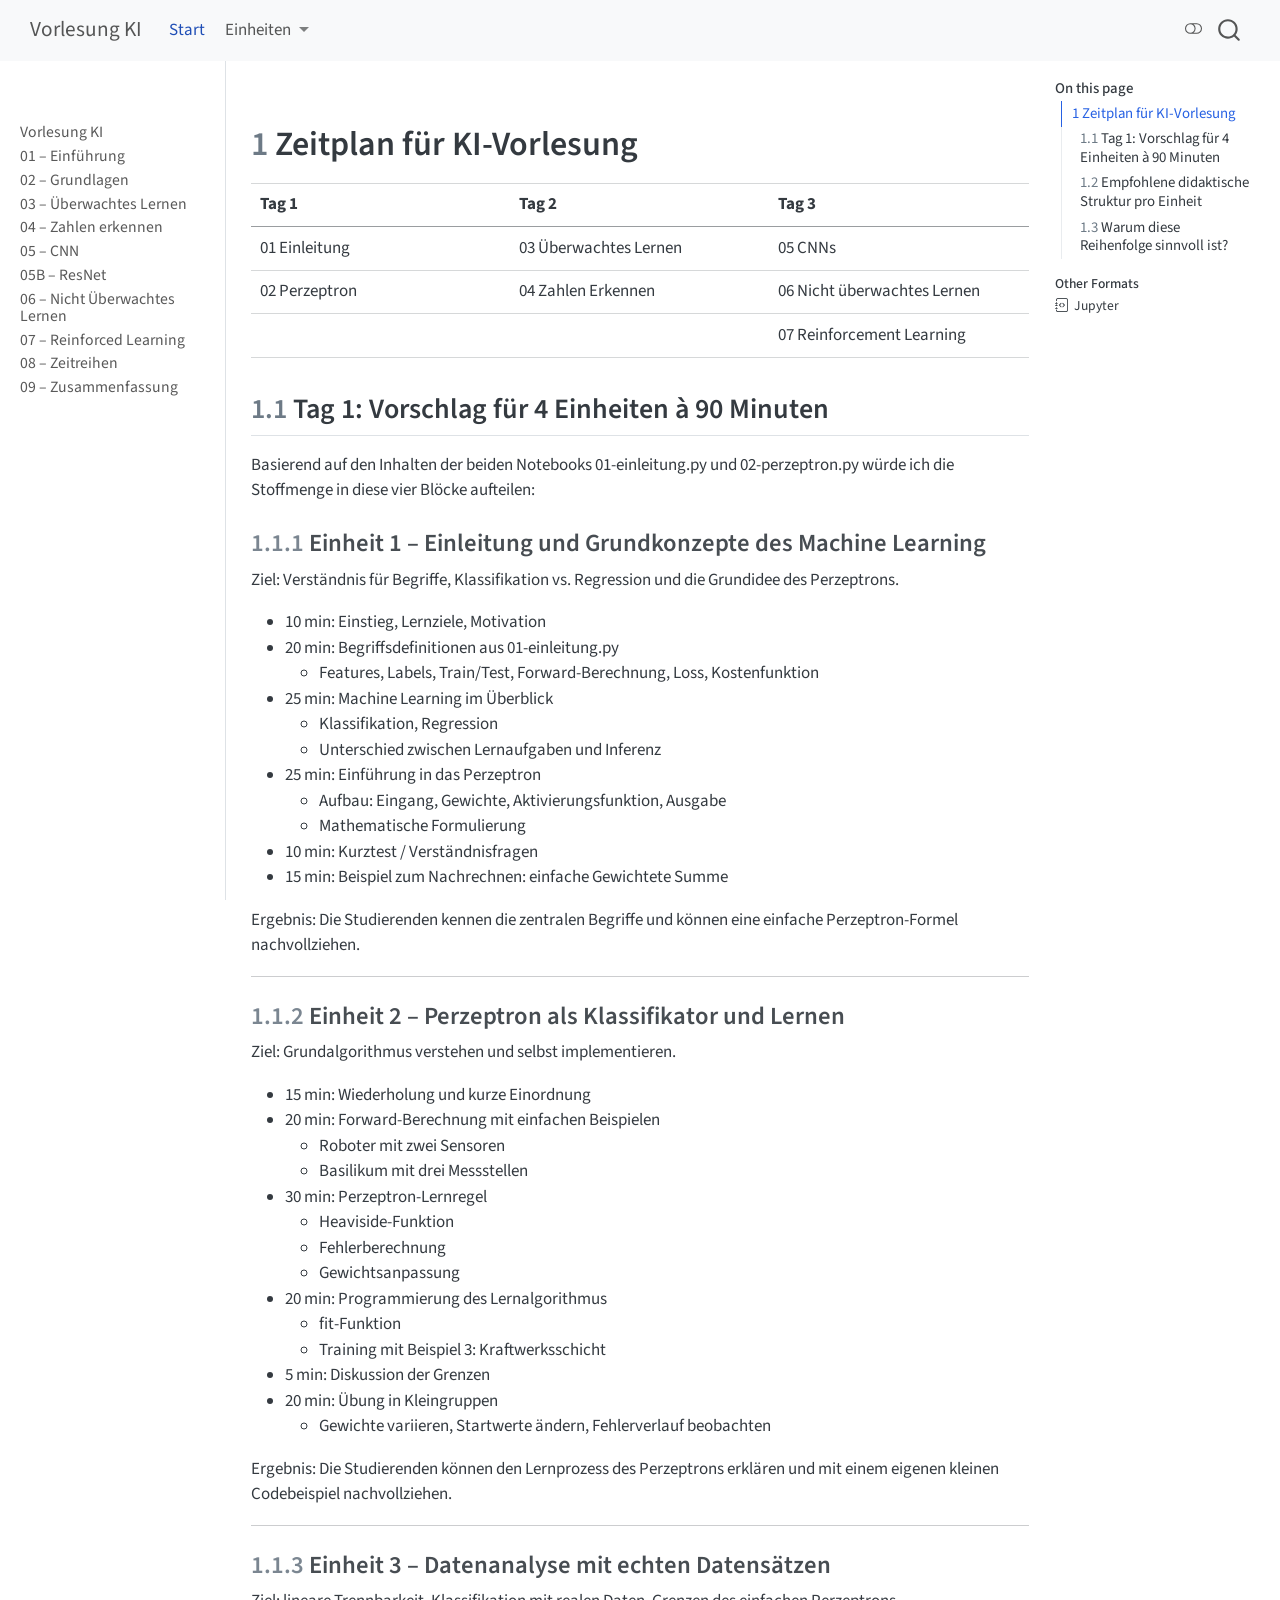
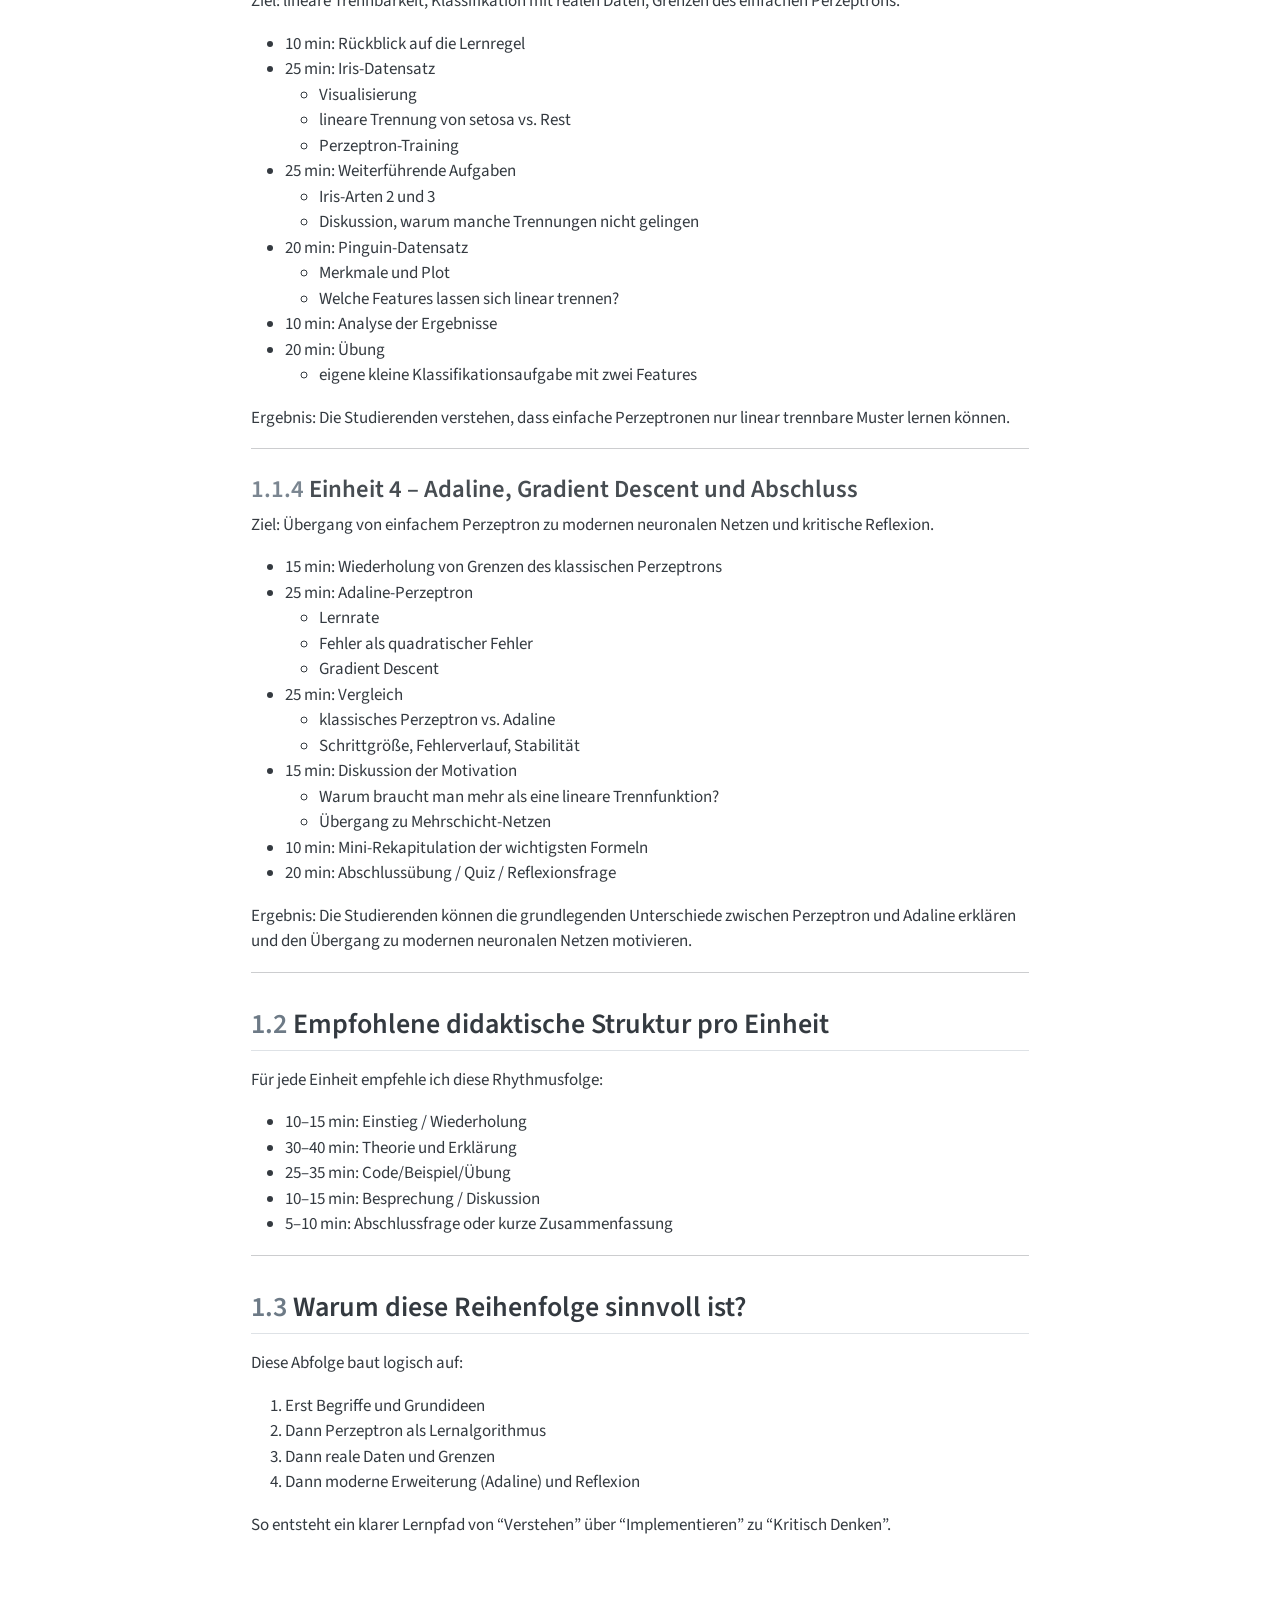
==== commit 2767ce66: "Built site for gh-pages" ====
--- a/docs/schedule.html
+++ b/docs/schedule.html
@@ -426,7 +426,7 @@
   <li><a href="#warum-diese-reihenfolge-sinnvoll-ist" id="toc-warum-diese-reihenfolge-sinnvoll-ist" class="nav-link" data-scroll-target="#warum-diese-reihenfolge-sinnvoll-ist"><span class="header-section-number">1.3</span> Warum diese Reihenfolge sinnvoll ist?</a></li>
   </ul></li>
   </ul>
-</nav>
+<div class="quarto-alternate-formats"><h2>Other Formats</h2><ul><li><a href="schedule.ipynb" download="schedule.ipynb"><i class="bi bi-journal-code"></i>Jupyter</a></li></ul></div></nav>
     </div>
 <!-- main -->
 <main class="content" id="quarto-document-content"><header id="title-block-header" class="quarto-title-block"></header>
